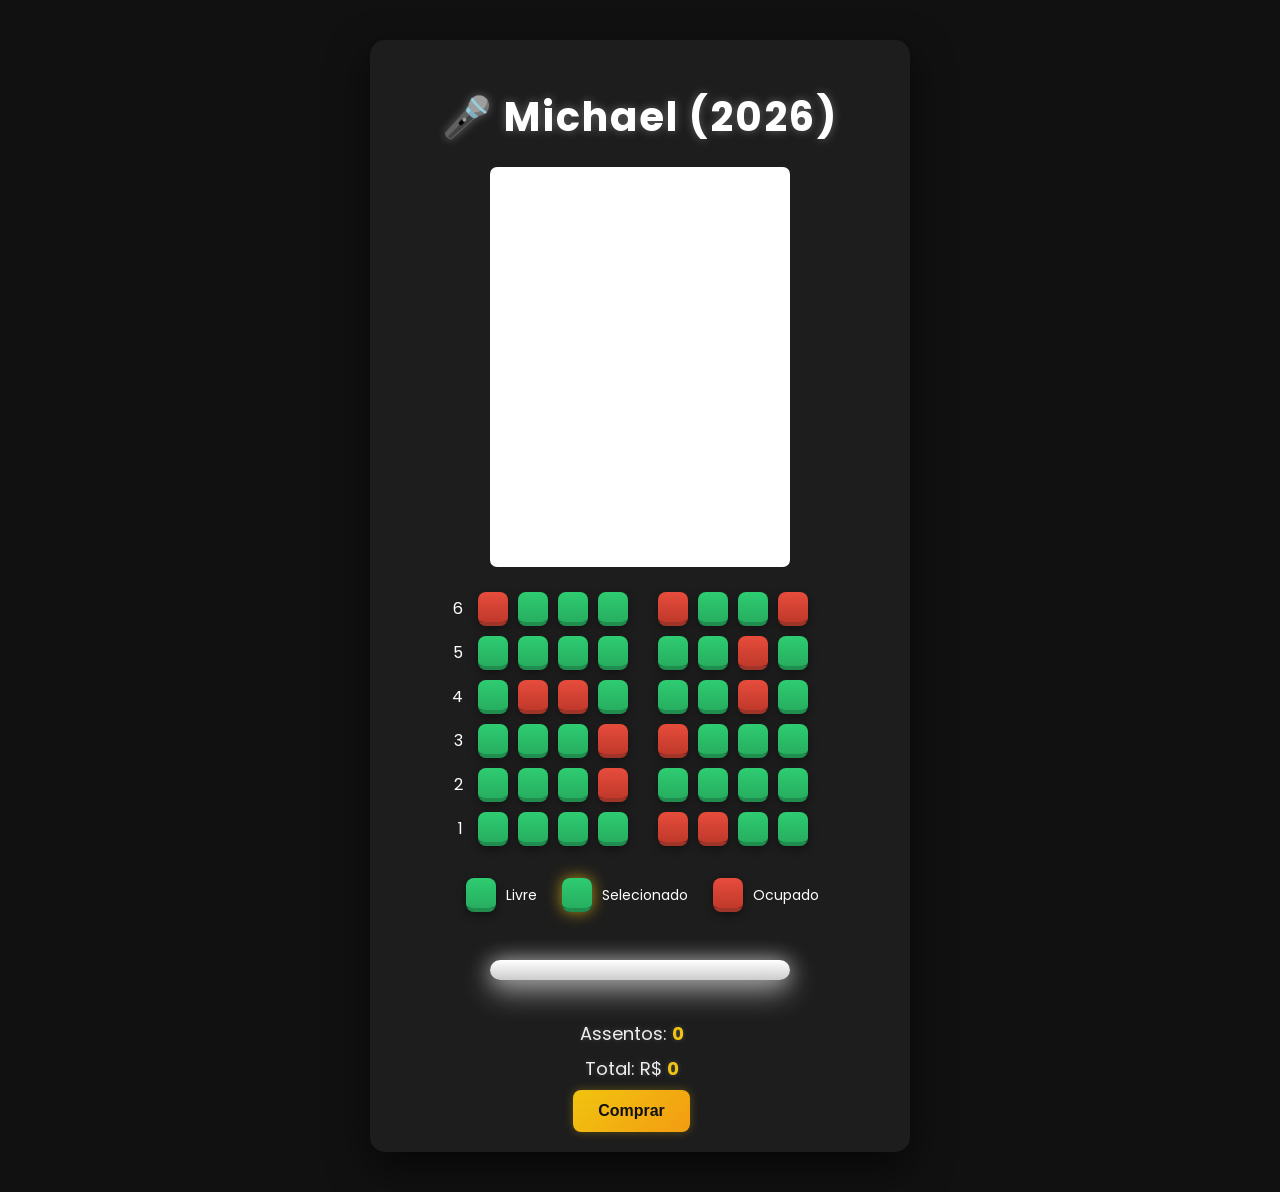
==== index.html @ 1dec281e "Add files via upload" ====
<!DOCTYPE html>
<html lang="pt">
<head>
    <meta charset="UTF-8">
    <meta name="viewport" content="width=device-width, initial-scale=1.0">
    <title>Cinema</title>
    <link rel="stylesheet" href="style.css">
    <link rel="stylesheet" href="https://fonts.googleapis.com/css2?family=Poppins:wght@300;400&display=swap">
</head>
<body>

    <div class="container">
    <h1> 🎤 Michael (2026)</h1>

    <div class="esquerda"> 

    <div class="poster"></div>

    <div class="cinema"></div>

    <div class="legenda">

        <div class="item">
            <div class="assento exemplo"></div>
            <p>Livre</p>
        </div>

        
    <div class="item">
      <div class="assento selecionado"></div>
      <p>Selecionado</p>
    </div>

    <div class="item">
      <div class="assento ocupado"></div>
      <p>Ocupado</p>
    </div>
  </div>

    <div class="tela"></div>

    </div>
        <div class="direita">
<div class="info">
    <p>Assentos: <span id="contador">0</span></p>

    <p>Total: R$ <span id="total">0</span></p>

    <button id="comprar">Comprar</button>
    </div>
</div>

    </div>
    <script src="script.js"></script>
</body>
</html>
---- style.css ----
body{

    background-color: #111;
    color: white;
    font-family: 'Poppins', sans-serif;
    text-align: center;
}

.container{

    max-width: 500px;
    margin: 40px auto;

    padding: 20px;

    background-color: rgba(255, 255, 255, 0.05);
    border-radius: 15px;

    box-shadow: 0 15px 40px rgba(0, 0, 0, 0.6);
}

.cinema{

    width: fit-content;
    margin: 0 auto;
}



.linha{

    display: flex;
    align-items: center;
    justify-content: center;

    margin-left: -35px;
}

.assento{

    width: 30px;
    height: 30px;
    background: linear-gradient(to bottom, #2ecc71, #27ae60);
    border-radius: 8px;
    margin: 5px;
    transition: all 0.2s ease;
    box-shadow: 0 3px 8px rgba(0, 0, 0, 0.4);
    border-bottom: 4px solid rgba(0, 0, 0, 0.3);
}

.assento.hover{

    transform: scale(1.15);
    cursor: pointer;
}

.assento.selecionado{

    background-color: linear-gradient(to bottom, #f1c40f, #d4ac0d);
    box-shadow: 0 0 15px rgba(241, 196, 15, 0.7);
}

.assento.ocupado{

    background: linear-gradient(to bottom, #e74c3c, #c0392b);
    cursor: not-allowed;
}

.assento:active{

    transform: scale(0.95);
}

.poster{

    width: 300px;
    height: 400px;
    margin: 20px auto;
    border-radius: 7px;
    background: white;

    background-image: url(https://ingresso-a.akamaihd.net/prd/img/movie/michael/a10e5eb8-6bef-4612-9288-5eae9dfe0377.webp);
    background-size: cover;
    background-position: center;
}

.linha span{
    
    width: 30px;
    display: inline-block;
    text-align: right;
}

.assentos{

    display: flex;
}

.info{

    margin-top: 20px;
    margin-left: -17px;
    font-size: 18px;
}

.info p{

    margin: 8px 0;
    color: #eee;
    text-shadow: 0 0 5px rgba(255, 255, 255, 0.2);
}

#contador, #total{

    font-weight: bold;
    color: #f1c40f;
}

.tela{

    width: 300px;

    height: 20px;
    margin: 40px auto;
    background: linear-gradient(to bottom, #fff, #ccc);
    border-radius: 10px;

    box-shadow:  0 10px 30px rgba(255, 255, 255, 0.6),
    0 0 20px rgba(255, 255, 255, 0.5)
}


#comprar {
  padding: 12px 25px;

  background: linear-gradient(135deg, #f1c40f, #f39c12);
  color: #111;

  border: none;
  border-radius: 8px;

  font-size: 16px;
  font-weight: bold;

  cursor: pointer;

  transition: all 0.2s ease;

  box-shadow: 0 0 10px rgba(241, 196, 15, 0.3);
}

#comprar:hover{

    transform: scale(1.05);
    box-shadow: 0 5px 15px rgba(241, 196, 15, 0.5);
}

#comprar:activate{

    transform: scale(0.98);
}


h1 {
  font-size: 40px;
  font-weight: bold;
  margin-bottom: 20px;
  letter-spacing: 2px;
  text-shadow: 0 0 10px rgba(255, 255, 255, 0.3);
}

.legenda{

    display: flex;
    justify-content: center;
    gap: 20px;
    margin-top: 20px;
}

.item{

    display: flex;
    align-items: center;
    gap: 5px;
}

.item p{

    font-size: 14px;
}
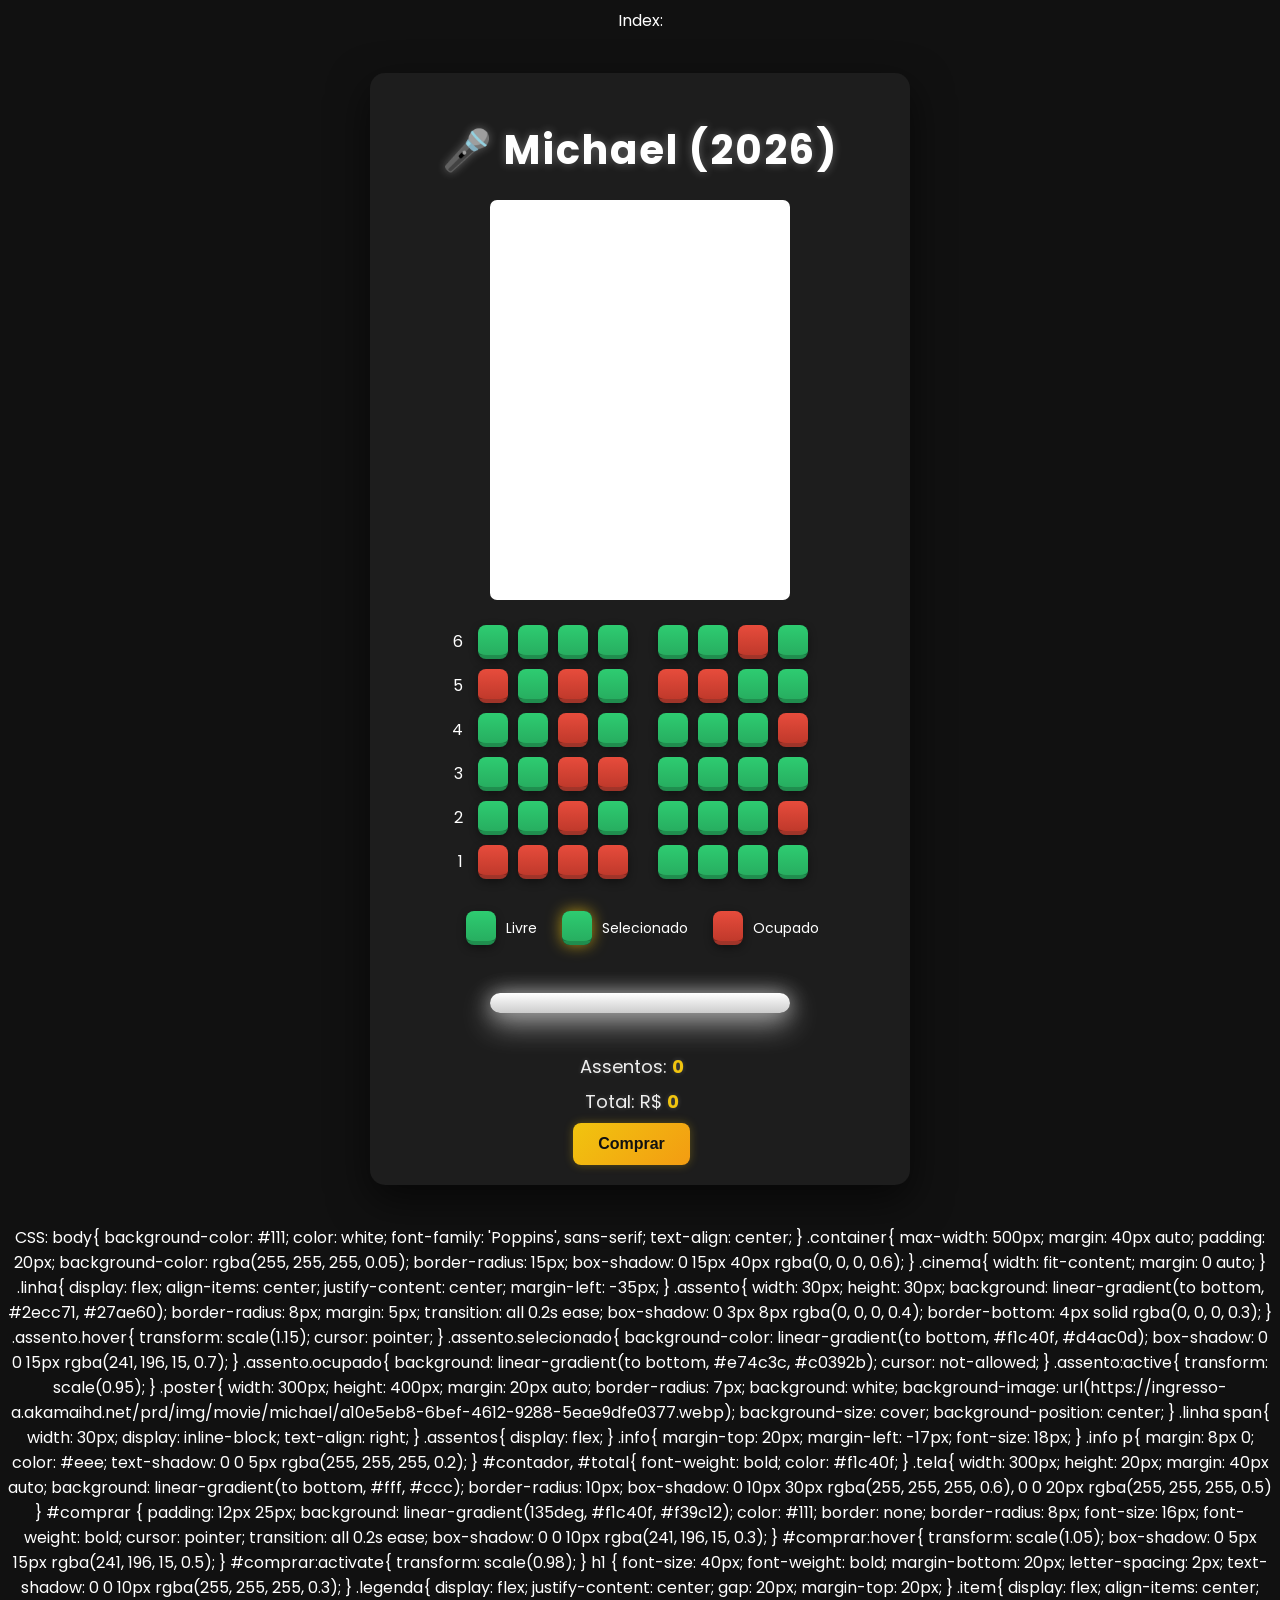
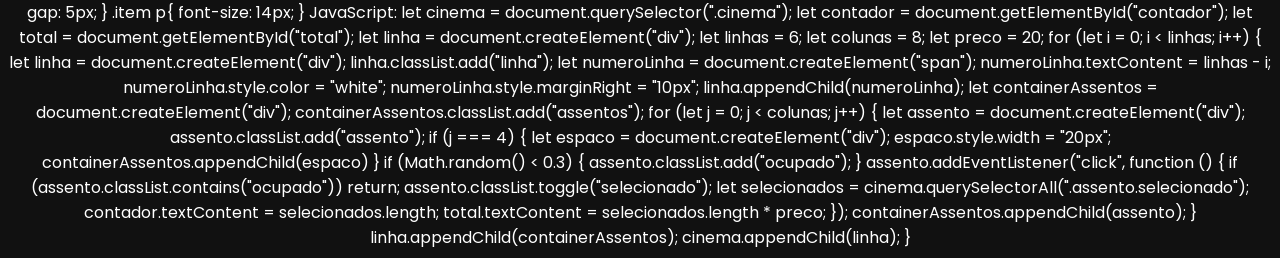
==== commit eaa4f618: "Refactor HTML structure and add CSS styles" ====
--- a/index.html
+++ b/index.html
@@ -1,3 +1,5 @@
+Index: 
+ 
 <!DOCTYPE html>
 <html lang="pt">
 <head>
@@ -8,49 +10,306 @@
     <link rel="stylesheet" href="https://fonts.googleapis.com/css2?family=Poppins:wght@300;400&display=swap">
 </head>
 <body>
-
+ 
     <div class="container">
     <h1> 🎤 Michael (2026)</h1>
-
-    <div class="esquerda"> 
-
+ 
+    <div class="esquerda">
+ 
     <div class="poster"></div>
-
+ 
     <div class="cinema"></div>
-
+ 
     <div class="legenda">
-
+ 
         <div class="item">
             <div class="assento exemplo"></div>
             <p>Livre</p>
         </div>
-
-        
+ 
+       
     <div class="item">
       <div class="assento selecionado"></div>
       <p>Selecionado</p>
     </div>
-
+ 
     <div class="item">
       <div class="assento ocupado"></div>
       <p>Ocupado</p>
     </div>
   </div>
-
+ 
     <div class="tela"></div>
-
+ 
     </div>
         <div class="direita">
 <div class="info">
     <p>Assentos: <span id="contador">0</span></p>
-
+ 
     <p>Total: R$ <span id="total">0</span></p>
-
+ 
     <button id="comprar">Comprar</button>
     </div>
 </div>
-
+ 
     </div>
     <script src="script.js"></script>
 </body>
-</html>+</html>
+ 
+ 
+CSS: 
+ 
+body{
+ 
+    background-color: #111;
+    color: white;
+    font-family: 'Poppins', sans-serif;
+    text-align: center;
+}
+ 
+.container{
+ 
+    max-width: 500px;
+    margin: 40px auto;
+ 
+    padding: 20px;
+ 
+    background-color: rgba(255, 255, 255, 0.05);
+    border-radius: 15px;
+ 
+    box-shadow: 0 15px 40px rgba(0, 0, 0, 0.6);
+}
+ 
+.cinema{
+ 
+    width: fit-content;
+    margin: 0 auto;
+}
+ 
+ 
+ 
+.linha{
+ 
+    display: flex;
+    align-items: center;
+    justify-content: center;
+ 
+    margin-left: -35px;
+}
+ 
+.assento{
+ 
+    width: 30px;
+    height: 30px;
+    background: linear-gradient(to bottom, #2ecc71, #27ae60);
+    border-radius: 8px;
+    margin: 5px;
+    transition: all 0.2s ease;
+    box-shadow: 0 3px 8px rgba(0, 0, 0, 0.4);
+    border-bottom: 4px solid rgba(0, 0, 0, 0.3);
+}
+ 
+.assento.hover{
+ 
+    transform: scale(1.15);
+    cursor: pointer;
+}
+ 
+.assento.selecionado{
+ 
+    background-color: linear-gradient(to bottom, #f1c40f, #d4ac0d);
+    box-shadow: 0 0 15px rgba(241, 196, 15, 0.7);
+}
+ 
+.assento.ocupado{
+ 
+    background: linear-gradient(to bottom, #e74c3c, #c0392b);
+    cursor: not-allowed;
+}
+ 
+.assento:active{
+ 
+    transform: scale(0.95);
+}
+ 
+.poster{
+ 
+    width: 300px;
+    height: 400px;
+    margin: 20px auto;
+    border-radius: 7px;
+    background: white;
+ 
+    background-image: url(https://ingresso-a.akamaihd.net/prd/img/movie/michael/a10e5eb8-6bef-4612-9288-5eae9dfe0377.webp);
+    background-size: cover;
+    background-position: center;
+}
+ 
+.linha span{
+   
+    width: 30px;
+    display: inline-block;
+    text-align: right;
+}
+ 
+.assentos{
+ 
+    display: flex;
+}
+ 
+.info{
+ 
+    margin-top: 20px;
+    margin-left: -17px;
+    font-size: 18px;
+}
+ 
+.info p{
+ 
+    margin: 8px 0;
+    color: #eee;
+    text-shadow: 0 0 5px rgba(255, 255, 255, 0.2);
+}
+ 
+#contador, #total{
+ 
+    font-weight: bold;
+    color: #f1c40f;
+}
+ 
+.tela{
+ 
+    width: 300px;
+ 
+    height: 20px;
+    margin: 40px auto;
+    background: linear-gradient(to bottom, #fff, #ccc);
+    border-radius: 10px;
+ 
+    box-shadow:  0 10px 30px rgba(255, 255, 255, 0.6),
+    0 0 20px rgba(255, 255, 255, 0.5)
+}
+ 
+ 
+#comprar {
+  padding: 12px 25px;
+ 
+  background: linear-gradient(135deg, #f1c40f, #f39c12);
+  color: #111;
+ 
+  border: none;
+  border-radius: 8px;
+ 
+  font-size: 16px;
+  font-weight: bold;
+ 
+  cursor: pointer;
+ 
+  transition: all 0.2s ease;
+ 
+  box-shadow: 0 0 10px rgba(241, 196, 15, 0.3);
+}
+ 
+#comprar:hover{
+ 
+    transform: scale(1.05);
+    box-shadow: 0 5px 15px rgba(241, 196, 15, 0.5);
+}
+ 
+#comprar:activate{
+ 
+    transform: scale(0.98);
+}
+ 
+ 
+h1 {
+  font-size: 40px;
+  font-weight: bold;
+  margin-bottom: 20px;
+  letter-spacing: 2px;
+  text-shadow: 0 0 10px rgba(255, 255, 255, 0.3);
+}
+ 
+.legenda{
+ 
+    display: flex;
+    justify-content: center;
+    gap: 20px;
+    margin-top: 20px;
+}
+ 
+.item{
+ 
+    display: flex;
+    align-items: center;
+    gap: 5px;
+}
+ 
+.item p{
+ 
+    font-size: 14px;
+}
+ 
+JavaScript:
+ 
+let cinema = document.querySelector(".cinema");
+let contador = document.getElementById("contador");
+let total = document.getElementById("total");
+let linha = document.createElement("div");
+ 
+    let linhas = 6;
+    let colunas = 8;
+    let preco = 20;
+ 
+    for (let i = 0; i < linhas; i++) {
+ 
+        let linha = document.createElement("div");
+        linha.classList.add("linha");
+ 
+        let numeroLinha = document.createElement("span");
+        numeroLinha.textContent = linhas - i;
+ 
+        numeroLinha.style.color = "white";
+        numeroLinha.style.marginRight = "10px";
+ 
+        linha.appendChild(numeroLinha);
+ 
+        let containerAssentos = document.createElement("div");
+        containerAssentos.classList.add("assentos");
+ 
+        for (let j = 0; j < colunas; j++) {
+            let assento = document.createElement("div");
+            assento.classList.add("assento");
+ 
+        if (j === 4) {
+ 
+            let espaco = document.createElement("div");
+            espaco.style.width = "20px";
+            containerAssentos.appendChild(espaco)
+ 
+        }
+ 
+        if (Math.random() < 0.3) {
+            assento.classList.add("ocupado");
+ 
+        }
+ 
+        assento.addEventListener("click", function  () {
+ 
+            if (assento.classList.contains("ocupado")) return;
+ 
+            assento.classList.toggle("selecionado");
+ 
+            let selecionados = cinema.querySelectorAll(".assento.selecionado");
+ 
+            contador.textContent = selecionados.length;
+            total.textContent = selecionados.length * preco;
+        });
+ 
+        containerAssentos.appendChild(assento);
+    }
+ 
+    linha.appendChild(containerAssentos);
+    cinema.appendChild(linha);
+    }
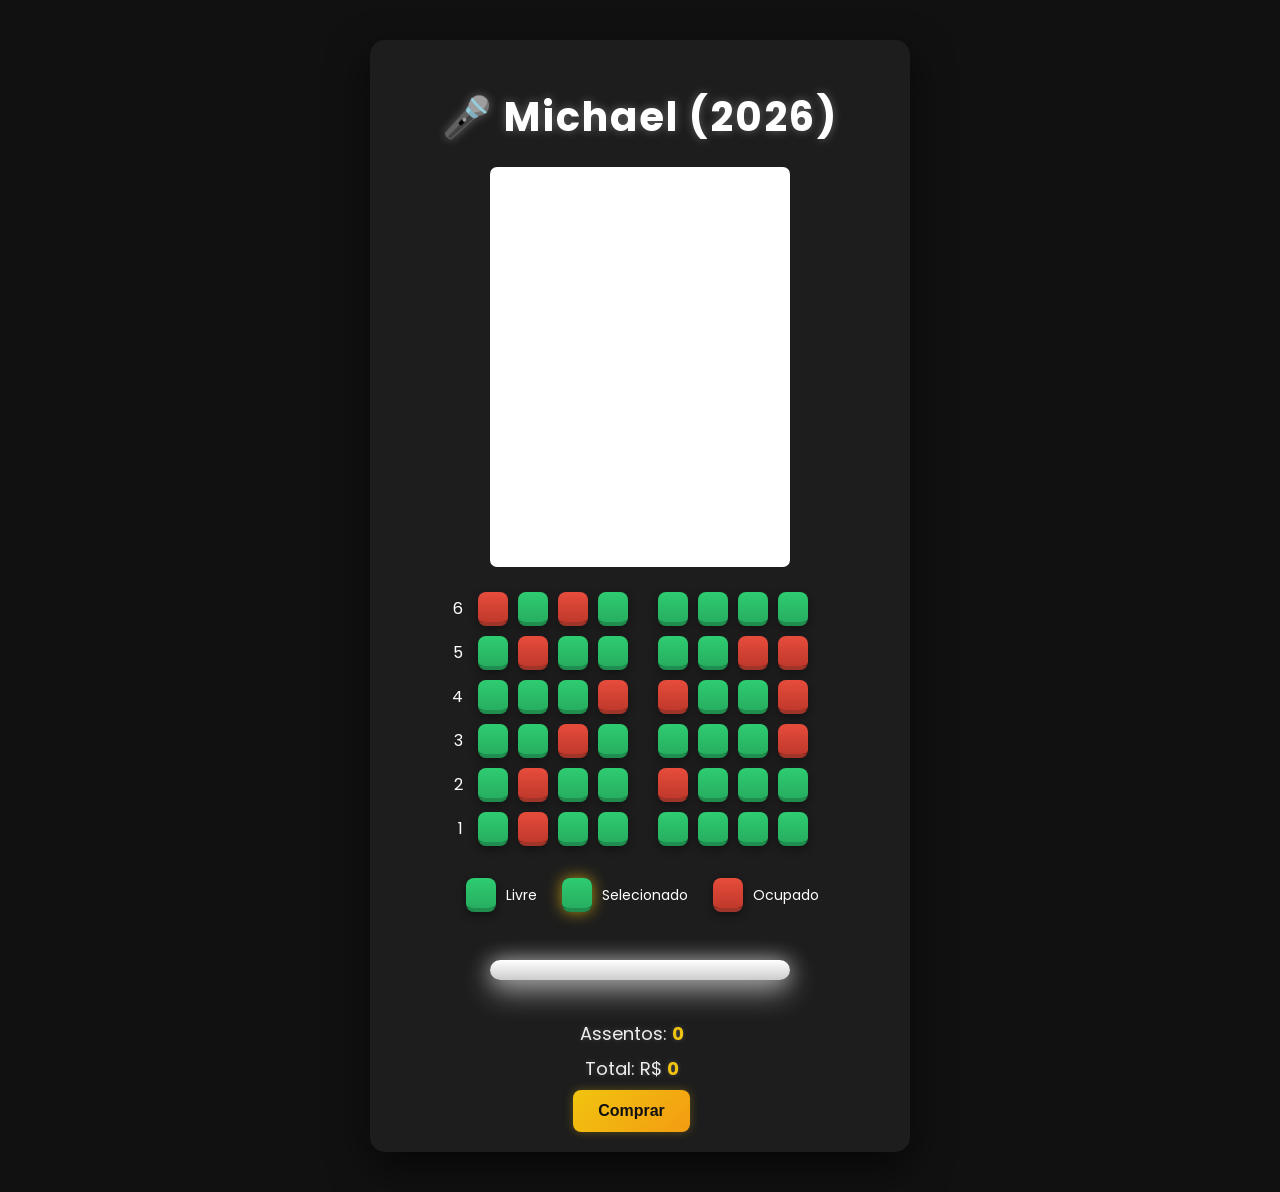
==== commit 0f2fe592: "Refactor index.html and remove unused CSS/JS" ====
--- a/index.html
+++ b/index.html
@@ -1,5 +1,3 @@
-Index: 
- 
 <!DOCTYPE html>
 <html lang="pt">
 <head>
@@ -10,306 +8,49 @@
     <link rel="stylesheet" href="https://fonts.googleapis.com/css2?family=Poppins:wght@300;400&display=swap">
 </head>
 <body>
- 
+
     <div class="container">
     <h1> 🎤 Michael (2026)</h1>
- 
-    <div class="esquerda">
- 
+
+    <div class="esquerda"> 
+
     <div class="poster"></div>
- 
+
     <div class="cinema"></div>
- 
+
     <div class="legenda">
- 
+
         <div class="item">
             <div class="assento exemplo"></div>
             <p>Livre</p>
         </div>
- 
-       
+
+        
     <div class="item">
       <div class="assento selecionado"></div>
       <p>Selecionado</p>
     </div>
- 
+
     <div class="item">
       <div class="assento ocupado"></div>
       <p>Ocupado</p>
     </div>
   </div>
- 
+
     <div class="tela"></div>
- 
+
     </div>
         <div class="direita">
 <div class="info">
     <p>Assentos: <span id="contador">0</span></p>
- 
+
     <p>Total: R$ <span id="total">0</span></p>
- 
+
     <button id="comprar">Comprar</button>
     </div>
 </div>
- 
+
     </div>
     <script src="script.js"></script>
 </body>
 </html>
- 
- 
-CSS: 
- 
-body{
- 
-    background-color: #111;
-    color: white;
-    font-family: 'Poppins', sans-serif;
-    text-align: center;
-}
- 
-.container{
- 
-    max-width: 500px;
-    margin: 40px auto;
- 
-    padding: 20px;
- 
-    background-color: rgba(255, 255, 255, 0.05);
-    border-radius: 15px;
- 
-    box-shadow: 0 15px 40px rgba(0, 0, 0, 0.6);
-}
- 
-.cinema{
- 
-    width: fit-content;
-    margin: 0 auto;
-}
- 
- 
- 
-.linha{
- 
-    display: flex;
-    align-items: center;
-    justify-content: center;
- 
-    margin-left: -35px;
-}
- 
-.assento{
- 
-    width: 30px;
-    height: 30px;
-    background: linear-gradient(to bottom, #2ecc71, #27ae60);
-    border-radius: 8px;
-    margin: 5px;
-    transition: all 0.2s ease;
-    box-shadow: 0 3px 8px rgba(0, 0, 0, 0.4);
-    border-bottom: 4px solid rgba(0, 0, 0, 0.3);
-}
- 
-.assento.hover{
- 
-    transform: scale(1.15);
-    cursor: pointer;
-}
- 
-.assento.selecionado{
- 
-    background-color: linear-gradient(to bottom, #f1c40f, #d4ac0d);
-    box-shadow: 0 0 15px rgba(241, 196, 15, 0.7);
-}
- 
-.assento.ocupado{
- 
-    background: linear-gradient(to bottom, #e74c3c, #c0392b);
-    cursor: not-allowed;
-}
- 
-.assento:active{
- 
-    transform: scale(0.95);
-}
- 
-.poster{
- 
-    width: 300px;
-    height: 400px;
-    margin: 20px auto;
-    border-radius: 7px;
-    background: white;
- 
-    background-image: url(https://ingresso-a.akamaihd.net/prd/img/movie/michael/a10e5eb8-6bef-4612-9288-5eae9dfe0377.webp);
-    background-size: cover;
-    background-position: center;
-}
- 
-.linha span{
-   
-    width: 30px;
-    display: inline-block;
-    text-align: right;
-}
- 
-.assentos{
- 
-    display: flex;
-}
- 
-.info{
- 
-    margin-top: 20px;
-    margin-left: -17px;
-    font-size: 18px;
-}
- 
-.info p{
- 
-    margin: 8px 0;
-    color: #eee;
-    text-shadow: 0 0 5px rgba(255, 255, 255, 0.2);
-}
- 
-#contador, #total{
- 
-    font-weight: bold;
-    color: #f1c40f;
-}
- 
-.tela{
- 
-    width: 300px;
- 
-    height: 20px;
-    margin: 40px auto;
-    background: linear-gradient(to bottom, #fff, #ccc);
-    border-radius: 10px;
- 
-    box-shadow:  0 10px 30px rgba(255, 255, 255, 0.6),
-    0 0 20px rgba(255, 255, 255, 0.5)
-}
- 
- 
-#comprar {
-  padding: 12px 25px;
- 
-  background: linear-gradient(135deg, #f1c40f, #f39c12);
-  color: #111;
- 
-  border: none;
-  border-radius: 8px;
- 
-  font-size: 16px;
-  font-weight: bold;
- 
-  cursor: pointer;
- 
-  transition: all 0.2s ease;
- 
-  box-shadow: 0 0 10px rgba(241, 196, 15, 0.3);
-}
- 
-#comprar:hover{
- 
-    transform: scale(1.05);
-    box-shadow: 0 5px 15px rgba(241, 196, 15, 0.5);
-}
- 
-#comprar:activate{
- 
-    transform: scale(0.98);
-}
- 
- 
-h1 {
-  font-size: 40px;
-  font-weight: bold;
-  margin-bottom: 20px;
-  letter-spacing: 2px;
-  text-shadow: 0 0 10px rgba(255, 255, 255, 0.3);
-}
- 
-.legenda{
- 
-    display: flex;
-    justify-content: center;
-    gap: 20px;
-    margin-top: 20px;
-}
- 
-.item{
- 
-    display: flex;
-    align-items: center;
-    gap: 5px;
-}
- 
-.item p{
- 
-    font-size: 14px;
-}
- 
-JavaScript:
- 
-let cinema = document.querySelector(".cinema");
-let contador = document.getElementById("contador");
-let total = document.getElementById("total");
-let linha = document.createElement("div");
- 
-    let linhas = 6;
-    let colunas = 8;
-    let preco = 20;
- 
-    for (let i = 0; i < linhas; i++) {
- 
-        let linha = document.createElement("div");
-        linha.classList.add("linha");
- 
-        let numeroLinha = document.createElement("span");
-        numeroLinha.textContent = linhas - i;
- 
-        numeroLinha.style.color = "white";
-        numeroLinha.style.marginRight = "10px";
- 
-        linha.appendChild(numeroLinha);
- 
-        let containerAssentos = document.createElement("div");
-        containerAssentos.classList.add("assentos");
- 
-        for (let j = 0; j < colunas; j++) {
-            let assento = document.createElement("div");
-            assento.classList.add("assento");
- 
-        if (j === 4) {
- 
-            let espaco = document.createElement("div");
-            espaco.style.width = "20px";
-            containerAssentos.appendChild(espaco)
- 
-        }
- 
-        if (Math.random() < 0.3) {
-            assento.classList.add("ocupado");
- 
-        }
- 
-        assento.addEventListener("click", function  () {
- 
-            if (assento.classList.contains("ocupado")) return;
- 
-            assento.classList.toggle("selecionado");
- 
-            let selecionados = cinema.querySelectorAll(".assento.selecionado");
- 
-            contador.textContent = selecionados.length;
-            total.textContent = selecionados.length * preco;
-        });
- 
-        containerAssentos.appendChild(assento);
-    }
- 
-    linha.appendChild(containerAssentos);
-    cinema.appendChild(linha);
-    }
